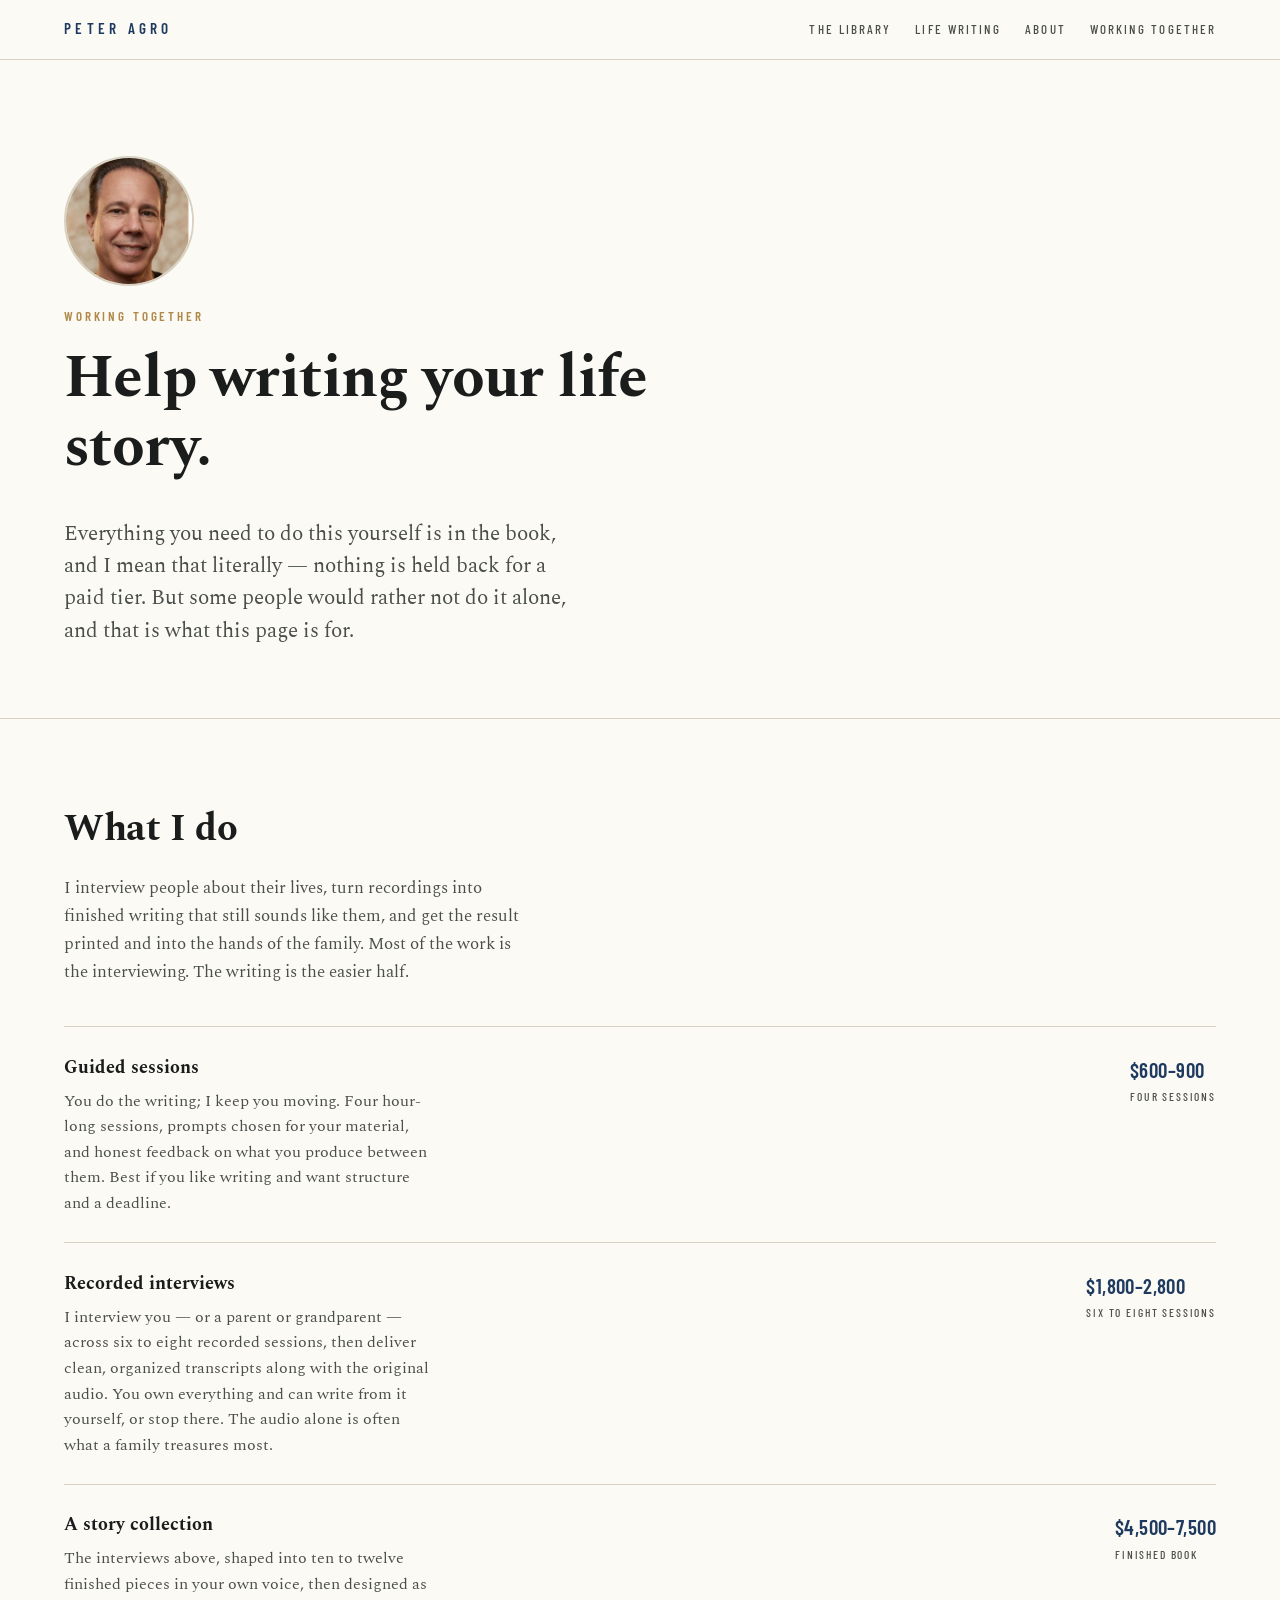
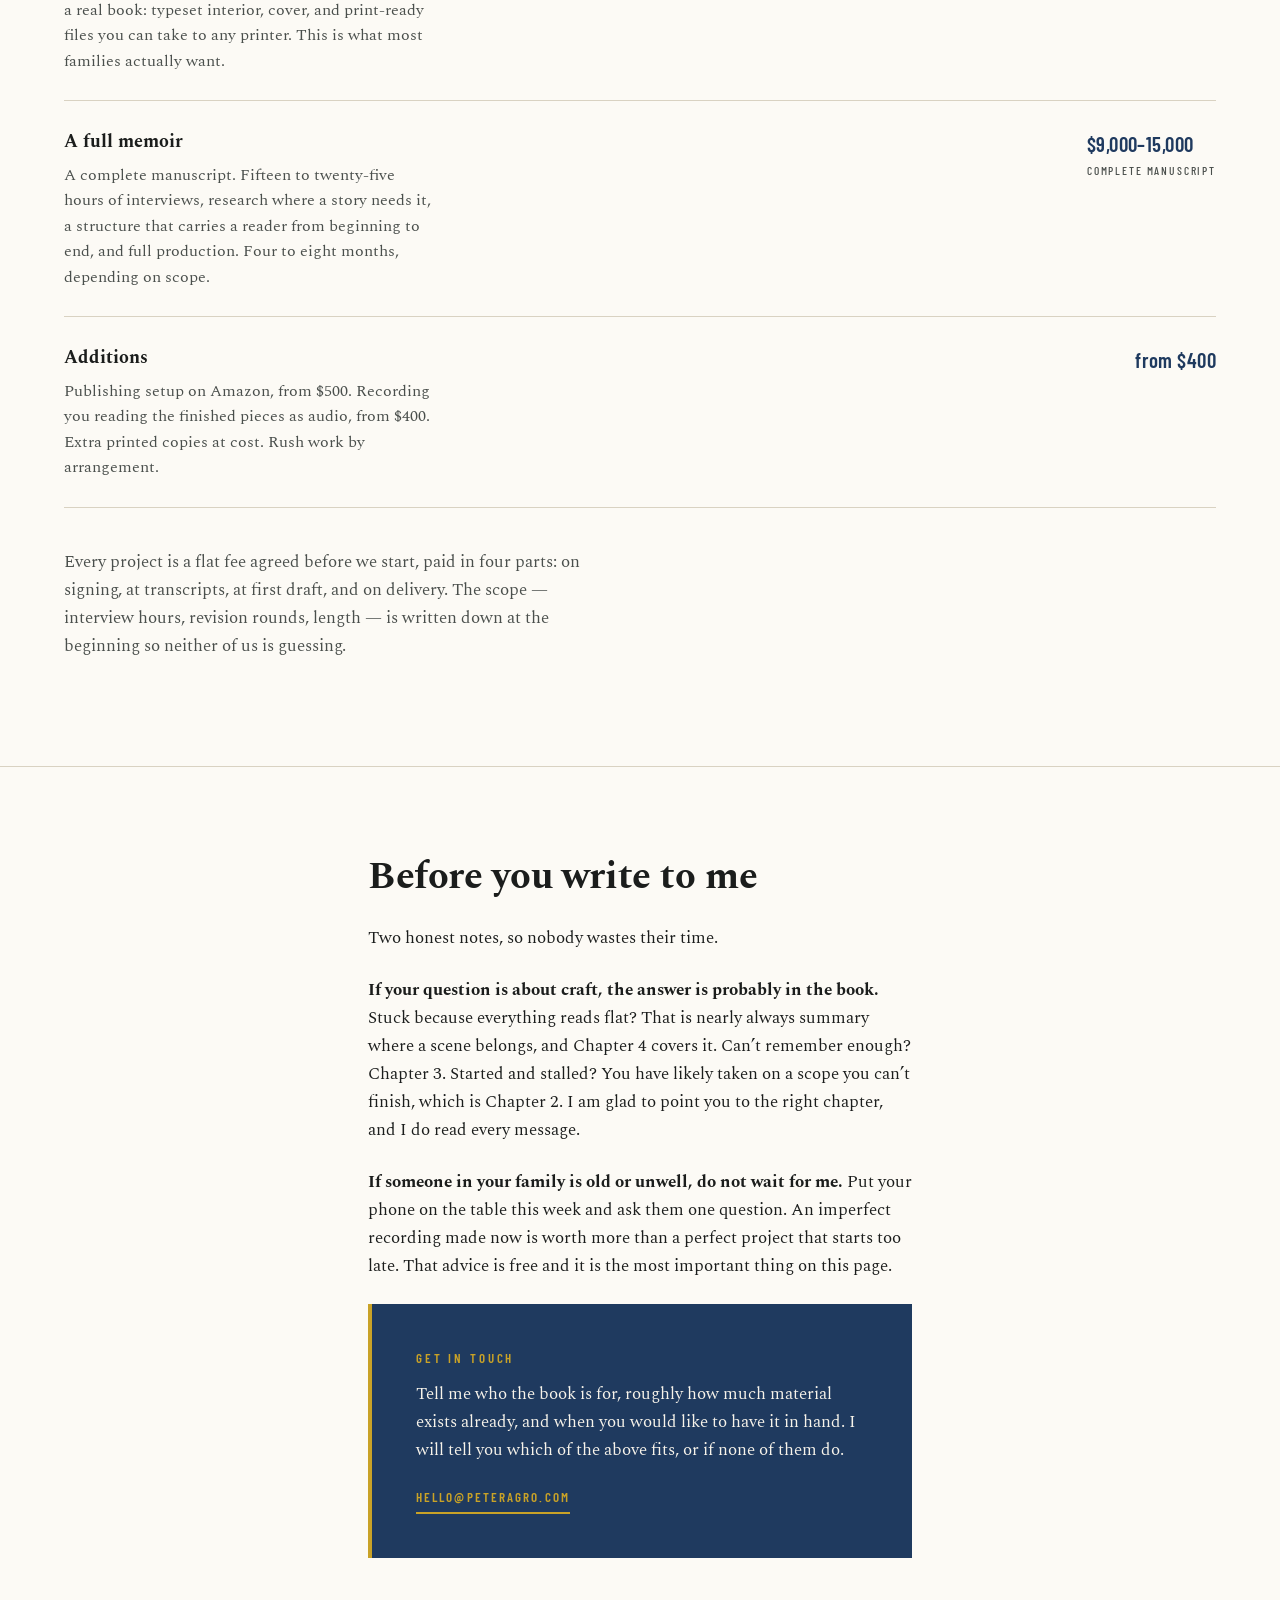
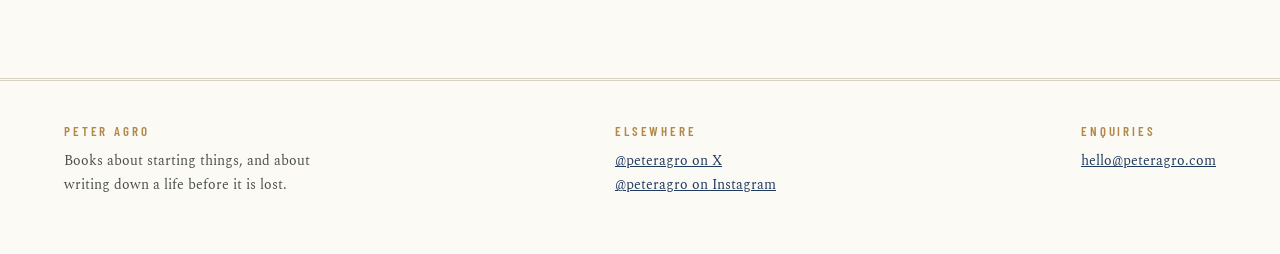
==== services.html @ 4a9439f7 "Add files via upload" ====
<!DOCTYPE html>
<html lang="en">
<head>
<meta charset="utf-8">
<meta name="viewport" content="width=device-width, initial-scale=1">
<title>Working Together — Peter Agro</title>
<meta name="description" content="Help writing your life story or memoir: guided sessions, recorded interviews, a finished story collection, or a full manuscript. Rates published.">
<link rel="preconnect" href="https://fonts.googleapis.com">
<link rel="preconnect" href="https://fonts.gstatic.com" crossorigin>
<link href="https://fonts.googleapis.com/css2?family=Barlow+Condensed:wght@500;600&family=Spectral:ital,wght@0,400;0,600;0,700;1,400&display=swap" rel="stylesheet">
<link rel="stylesheet" href="style.css">
</head>
<body>
<a class="skip" href="#main">Skip to content</a>

<header class="masthead">
  <div class="wrap masthead-in">
    <a class="wordmark" href="index.html">Peter&nbsp;Agro</a>
    <nav class="nav" aria-label="Main">
      <a href="index.html#library">The Library</a>
      <a href="index.html#stories">Life Writing</a>
      <a href="index.html#about">About</a>
      <a href="services.html">Working Together</a>
    </nav>
  </div>
</header>

<main id="main">

  <section class="hero wrap">
    <img class="services-portrait" src="peter.jpg" alt="Peter Agro" width="600" height="600">
    <p class="eyebrow">Working together</p>
    <h1>Help writing your life story.</h1>
    <p class="lede">Everything you need to do this yourself is in the book, and I mean that literally &mdash; nothing is held back for a paid tier. But some people would rather not do it alone, and that is what this page is for.</p>
  </section>

  <section class="section">
    <div class="wrap">
      <div class="section-head narrow">
        <h2>What I do</h2>
        <p>I interview people about their lives, turn recordings into finished writing that still sounds like them, and get the result printed and into the hands of the family. Most of the work is the interviewing. The writing is the easier half.</p>
      </div>

      <div class="rates">
        <div class="rate">
          <div>
            <p class="rate-name">Guided sessions</p>
            <p class="rate-desc">You do the writing; I keep you moving. Four hour-long sessions, prompts chosen for your material, and honest feedback on what you produce between them. Best if you like writing and want structure and a deadline.</p>
          </div>
          <p class="rate-price">$600&ndash;900<small>Four sessions</small></p>
        </div>

        <div class="rate">
          <div>
            <p class="rate-name">Recorded interviews</p>
            <p class="rate-desc">I interview you &mdash; or a parent or grandparent &mdash; across six to eight recorded sessions, then deliver clean, organized transcripts along with the original audio. You own everything and can write from it yourself, or stop there. The audio alone is often what a family treasures most.</p>
          </div>
          <p class="rate-price">$1,800&ndash;2,800<small>Six to eight sessions</small></p>
        </div>

        <div class="rate">
          <div>
            <p class="rate-name">A story collection</p>
            <p class="rate-desc">The interviews above, shaped into ten to twelve finished pieces in your own voice, then designed as a real book: typeset interior, cover, and print-ready files you can take to any printer. This is what most families actually want.</p>
          </div>
          <p class="rate-price">$4,500&ndash;7,500<small>Finished book</small></p>
        </div>

        <div class="rate">
          <div>
            <p class="rate-name">A full memoir</p>
            <p class="rate-desc">A complete manuscript. Fifteen to twenty-five hours of interviews, research where a story needs it, a structure that carries a reader from beginning to end, and full production. Four to eight months, depending on scope.</p>
          </div>
          <p class="rate-price">$9,000&ndash;15,000<small>Complete manuscript</small></p>
        </div>

        <div class="rate">
          <div>
            <p class="rate-name">Additions</p>
            <p class="rate-desc">Publishing setup on Amazon, from $500. Recording you reading the finished pieces as audio, from $400. Extra printed copies at cost. Rush work by arrangement.</p>
          </div>
          <p class="rate-price">from $400</p>
        </div>
      </div>

      <div class="narrow" style="margin-top:2.5rem;">
        <p style="color:var(--ink-soft);">Every project is a flat fee agreed before we start, paid in four parts: on signing, at transcripts, at first draft, and on delivery. The scope &mdash; interview hours, revision rounds, length &mdash; is written down at the beginning so neither of us is guessing.</p>
      </div>
    </div>
  </section>

  <section class="section">
    <div class="wrap narrow stack">
      <h2>Before you write to me</h2>
      <p>Two honest notes, so nobody wastes their time.</p>
      <p><strong>If your question is about craft, the answer is probably in the book.</strong> Stuck because everything reads flat? That is nearly always summary where a scene belongs, and Chapter 4 covers it. Can&rsquo;t remember enough? Chapter 3. Started and stalled? You have likely taken on a scope you can&rsquo;t finish, which is Chapter 2. I am glad to point you to the right chapter, and I do read every message.</p>
      <p><strong>If someone in your family is old or unwell, do not wait for me.</strong> Put your phone on the table this week and ask them one question. An imperfect recording made now is worth more than a perfect project that starts too late. That advice is free and it is the most important thing on this page.</p>

      <div class="callout">
        <p class="eyebrow eyebrow-light">Get in touch</p>
        <p>Tell me who the book is for, roughly how much material exists already, and when you would like to have it in hand. I will tell you which of the above fits, or if none of them do.</p>
        <p style="margin-top:1.2rem;"><a class="link" href="mailto:hello@peteragro.com" style="color:var(--gold); border-bottom-color:var(--gold);">hello@peteragro.com</a></p>
      </div>
    </div>
  </section>

</main>

<footer class="colophon">
  <div class="wrap colophon-grid">
    <div>
      <p class="eyebrow">Peter Agro</p>
      <p style="margin:0;">Books about starting things, and about<br>writing down a life before it is lost.</p>
    </div>
    <div>
      <p class="eyebrow">Elsewhere</p>
      <p style="margin:0;">
        <a href="https://x.com/peteragro" rel="noopener">@peteragro on X</a><br>
        <a href="https://instagram.com/peteragro" rel="noopener">@peteragro on Instagram</a>
      </p>
    </div>
    <div>
      <p class="eyebrow">Enquiries</p>
      <p style="margin:0;"><a href="mailto:hello@peteragro.com">hello@peteragro.com</a></p>
    </div>
  </div>
</footer>

</body>
</html>
---- style.css ----
/* ============================================================
   peteragro.com — a publisher's site
   Palette taken from the books themselves.
   ============================================================ */

:root {
  --navy:       #1F3A5F;
  --navy-deep:  #16293F;
  --gold:       #C9A227;
  --gold-soft:  #B0894A;
  --sage:       #3E5548;
  --ivory:      #F7F3EA;
  --paper:      #FCFAF5;
  --ink:        #1B1D1C;
  --ink-soft:   #4A4F4C;
  --rule:       #D9D2C2;

  --display: "Spectral", Georgia, "Times New Roman", serif;
  --label:   "Barlow Condensed", "Helvetica Neue", Arial, sans-serif;

  --measure: 34rem;
  --gutter: clamp(1.25rem, 4vw, 3rem);
}

*, *::before, *::after { box-sizing: border-box; }

html { -webkit-text-size-adjust: 100%; scroll-behavior: smooth; }
@media (prefers-reduced-motion: reduce) {
  html { scroll-behavior: auto; }
  *, *::before, *::after { animation-duration: .01ms !important; transition-duration: .01ms !important; }
}

body {
  margin: 0;
  background: var(--paper);
  color: var(--ink);
  font-family: var(--display);
  font-size: 1.0625rem;
  line-height: 1.65;
  font-weight: 400;
}

img { max-width: 100%; display: block; }
a { color: inherit; }

.wrap { width: min(72rem, 100% - var(--gutter) * 2); margin-inline: auto; }
.narrow { max-width: var(--measure); }

/* ---------- utility type ---------- */
.eyebrow {
  font-family: var(--label);
  text-transform: uppercase;
  letter-spacing: .22em;
  font-size: .8125rem;
  font-weight: 600;
  color: var(--gold-soft);
  margin: 0 0 1rem;
}
.eyebrow-light { color: var(--gold); }

h1, h2, h3 { font-weight: 700; line-height: 1.15; letter-spacing: -.01em; margin: 0 0 .6em; }
h1 { font-size: clamp(2.25rem, 6vw, 3.75rem); }
h2 { font-size: clamp(1.65rem, 3.4vw, 2.4rem); }
h3 { font-size: 1.2rem; }
p  { margin: 0 0 1.1em; }
.lede { font-size: clamp(1.1rem, 2vw, 1.3rem); color: var(--ink-soft); line-height: 1.55; }

/* ---------- masthead ---------- */
.masthead {
  border-bottom: 1px solid var(--rule);
  background: var(--paper);
  position: sticky; top: 0; z-index: 50;
}
.masthead-in {
  display: flex; align-items: baseline; justify-content: space-between;
  gap: 1rem; padding: 1rem 0;
}
.wordmark {
  font-family: var(--label);
  text-transform: uppercase; letter-spacing: .28em;
  font-weight: 600; font-size: .95rem; text-decoration: none; color: var(--navy);
  white-space: nowrap;
}
.nav { display: flex; gap: 1.5rem; }
.nav a + a { margin-left: 0; }
@supports not (gap: 1rem) { .nav a + a { margin-left: 1.5rem; } }
.nav a {
  font-family: var(--label); text-transform: uppercase; letter-spacing: .16em;
  font-size: .8125rem; font-weight: 500; text-decoration: none; color: var(--ink-soft);
  padding-bottom: 2px; border-bottom: 1px solid transparent;
}
.nav a:hover, .nav a:focus-visible { color: var(--navy); border-bottom-color: var(--gold); }

/* ---------- hero ---------- */
.hero { padding: clamp(3rem, 8vw, 6rem) 0 clamp(2rem, 4vw, 3rem); }
.hero h1 { max-width: 18ch; }
.hero .lede { max-width: 46ch; }

/* ---------- SIGNATURE: the spine shelf ---------- */
.shelf-frame { padding-bottom: clamp(3rem, 7vw, 5.5rem); }
.shelf {
  display: flex; align-items: flex-end; gap: 5px;
  padding: 1.75rem 1.25rem .5rem;
  overflow-x: auto; scrollbar-width: thin;
  border-bottom: 3px solid var(--navy-deep);
}
.spine {
  flex: 0 0 auto;
  width: 46px; height: 250px;
  background: var(--navy);
  border: none; border-radius: 1px 1px 0 0;
  padding: 12px 0 10px;
  display: flex; flex-direction: column; align-items: center; justify-content: space-between;
  cursor: pointer;
  position: relative;
  transition: transform .22s ease, box-shadow .22s ease;
  box-shadow: 1px 0 0 rgba(0,0,0,.25) inset, -1px 0 3px rgba(0,0,0,.12);
}
.spine::before, .spine::after {
  content: ""; position: absolute; left: 6px; right: 6px; height: 1px; background: var(--gold); opacity: .85;
}
.spine::before { top: 8px; }
.spine::after  { bottom: 34px; }
.spine:hover, .spine:focus-visible {
  transform: translateY(-14px);
  box-shadow: 0 10px 18px rgba(22,41,63,.25);
  outline: none;
}
.spine:focus-visible { box-shadow: 0 10px 18px rgba(22,41,63,.25), 0 0 0 3px var(--gold); }
.spine-title {
  -webkit-writing-mode: vertical-rl;
  writing-mode: vertical-rl; text-orientation: mixed;
  font-family: var(--label); text-transform: uppercase;
  letter-spacing: .12em; font-size: .72rem; font-weight: 600;
  color: var(--ivory); margin-top: 6px;
  white-space: nowrap; overflow: hidden;
}
.spine-vol {
  font-family: var(--label); font-size: .72rem; font-weight: 600;
  letter-spacing: .06em; color: var(--gold);
}
.spine--sage { background: var(--sage); }
.spine--sage::before, .spine--sage::after { background: var(--gold-soft); }
.spine--sage .spine-vol { color: var(--gold-soft); }
.shelf-caption {
  font-family: var(--label); text-transform: uppercase; letter-spacing: .18em;
  font-size: .75rem; color: var(--ink-soft); margin-top: .9rem;
}

/* ---------- sections ---------- */
.section { padding: clamp(3rem, 7vw, 5.5rem) 0; border-top: 1px solid var(--rule); }
.section-head { margin-bottom: 2.5rem; }
.section-head p { max-width: 52ch; color: var(--ink-soft); margin-bottom: 0; }

/* ---------- book grid ---------- */
.books { display: grid; gap: 2rem 1.5rem; grid-template-columns: repeat(auto-fill, minmax(160px, 1fr)); }
.book { scroll-margin-top: 5rem; }
.book a { text-decoration: none; display: block; }
.book img {
  width: 100%; border: 1px solid var(--rule);
  box-shadow: 0 2px 10px rgba(27,29,28,.10);
  transition: transform .22s ease, box-shadow .22s ease;
}
.book a:hover img, .book a:focus-visible img {
  transform: translateY(-4px); box-shadow: 0 10px 22px rgba(27,29,28,.18);
}
.book-vol {
  font-family: var(--label); text-transform: uppercase; letter-spacing: .18em;
  font-size: .7rem; font-weight: 600; color: var(--gold-soft); margin: .8rem 0 .2rem;
}
.book-title { font-size: .98rem; font-weight: 600; line-height: 1.3; margin: 0; color: var(--ink); }
.book-note { font-size: .85rem; color: var(--ink-soft); margin: .25rem 0 0; line-height: 1.4; }

/* ---------- rates ---------- */
.rates { border-top: 1px solid var(--rule); margin-top: 2rem; }
.rate {
  display: grid; grid-template-columns: 1fr auto; gap: .5rem 2rem;
  padding: 1.6rem 0; border-bottom: 1px solid var(--rule); align-items: start;
}
.rate-name { font-size: 1.15rem; font-weight: 700; margin: 0 0 .35rem; }
.rate-desc { margin: 0; color: var(--ink-soft); font-size: .97rem; max-width: 46ch; }
.rate-price {
  font-family: var(--label); font-size: 1.3rem; font-weight: 600;
  color: var(--navy); white-space: nowrap; letter-spacing: .02em;
}
.rate-price small { display: block; font-size: .72rem; letter-spacing: .16em; text-transform: uppercase; color: var(--ink-soft); font-weight: 500; }
@media (max-width: 34rem) {
  .rate { grid-template-columns: 1fr; }
  .rate-price { text-align: left; }
}

/* ---------- callout ---------- */
.callout {
  background: var(--navy); color: var(--ivory);
  padding: clamp(1.75rem, 4vw, 2.75rem);
  border-left: 4px solid var(--gold);
}
.callout p { margin-bottom: .8em; }
.callout p:last-child { margin-bottom: 0; }
.callout a { color: var(--gold); }
.callout--sage { background: var(--sage); border-left-color: var(--gold-soft); }
.callout--sage a { color: #E8D9B8; }

/* ---------- links & buttons ---------- */
.link {
  font-family: var(--label); text-transform: uppercase; letter-spacing: .16em;
  font-size: .82rem; font-weight: 600; text-decoration: none;
  border-bottom: 2px solid var(--gold); padding-bottom: 3px; color: var(--navy);
  display: inline-block;
}
.link:hover, .link:focus-visible { color: var(--gold-soft); }
.btn {
  display: inline-block; background: var(--navy); color: var(--ivory);
  font-family: var(--label); text-transform: uppercase; letter-spacing: .16em;
  font-size: .85rem; font-weight: 600; text-decoration: none;
  padding: .85rem 1.6rem; border: 1px solid var(--navy);
  transition: background .18s ease, color .18s ease;
}
.btn:hover, .btn:focus-visible { background: var(--gold); border-color: var(--gold); color: var(--navy-deep); }

/* ---------- colophon ---------- */
.colophon {
  border-top: 3px double var(--rule); margin-top: 2rem;
  padding: 2.5rem 0 3.5rem; color: var(--ink-soft); font-size: .9rem;
}
.colophon-grid { display: flex; flex-wrap: wrap; gap: 1.5rem 3rem; justify-content: space-between; align-items: baseline; }
.colophon a { color: var(--navy); }
.colophon .eyebrow { margin-bottom: .5rem; }

/* ---------- misc ---------- */
.skip {
  position: absolute; left: -9999px;
  background: var(--navy); color: var(--ivory); padding: .75rem 1rem; z-index: 100;
}
.skip:focus { left: 1rem; top: .5rem; }
.stack > * + * { margin-top: 1.5rem; }


/* ---------- featured book layout ---------- */
.books--feature {
  grid-template-columns: minmax(150px, 210px) minmax(0, 1fr);
  gap: 2.5rem;
  align-items: start;
}
@media (max-width: 44rem) {
  .books--feature { grid-template-columns: 1fr; gap: 1.75rem; }
  .books--feature .book { max-width: 210px; }
}

/* ---------- shelf scroll hint on small screens ---------- */
@media (max-width: 40rem) {
  .shelf { padding-inline: .25rem; }
  .shelf-caption::after { content: " \2192"; }
}


/* ---------- The Trilogy: warm charcoal + brass ---------- */
.trilogy { display: grid; gap: 1.25rem; grid-template-columns: repeat(auto-fit, minmax(230px, 1fr)); margin-top: 2.5rem; }
.tri-card {
  background: #2E2A26; color: var(--ivory);
  padding: 1.75rem 1.5rem 1.5rem;
  border-top: 3px solid var(--gold-soft);
  display: flex; flex-direction: column;
  min-height: 15rem;
}
.tri-domain {
  font-family: var(--label); text-transform: uppercase; letter-spacing: .28em;
  font-size: .75rem; font-weight: 600; color: var(--gold-soft); margin: 0 0 1.25rem;
}
.tri-book { font-family: var(--label); text-transform: uppercase; letter-spacing: .14em;
  font-size: .68rem; color: rgba(247,243,234,.55); margin: 0 0 .4rem; }
.tri-title { font-size: 1.35rem; font-weight: 700; line-height: 1.2; margin: 0 0 .7rem; }
.tri-desc { font-size: .93rem; line-height: 1.55; color: rgba(247,243,234,.82); margin: 0 0 1.25rem; }
.tri-link {
  margin-top: auto; font-family: var(--label); text-transform: uppercase;
  letter-spacing: .16em; font-size: .78rem; font-weight: 600;
  color: var(--gold); text-decoration: none;
  border-bottom: 1px solid rgba(201,162,39,.45); padding-bottom: 2px; align-self: flex-start;
}
.tri-link:hover, .tri-link:focus-visible { border-bottom-color: var(--gold); }
.tri-langs {
  font-family: var(--label); text-transform: uppercase; letter-spacing: .18em;
  font-size: .75rem; color: var(--ink-soft); margin-top: 1.75rem;
}

/* ---------- author note ---------- */
.author-note {
  border-left: 3px solid var(--gold-soft);
  padding-left: clamp(1.25rem, 3vw, 2rem);
  max-width: 46rem;
}
.author-note .pull {
  font-size: clamp(1.2rem, 2.4vw, 1.5rem); line-height: 1.45; font-weight: 600;
  color: var(--navy-deep); margin-bottom: 1.2rem;
}

/* ---------- forthcoming ---------- */
.forthcoming {
  border: 1px solid var(--rule); padding: clamp(1.5rem, 3vw, 2.25rem);
  background: #F4F1EA;
}
.tag {
  display: inline-block; font-family: var(--label); text-transform: uppercase;
  letter-spacing: .18em; font-size: .7rem; font-weight: 600;
  color: var(--ink-soft); border: 1px solid var(--rule); padding: .25rem .6rem; margin-left: .6rem;
  vertical-align: middle;
}
.spine--ink { background: #2E2A26; }
.spine--ink::before, .spine--ink::after { background: var(--gold-soft); }
.spine--ink .spine-vol { color: var(--gold-soft); }
.spine--void { background: #191B22; }
.spine--void::before, .spine--void::after { background: #9AAFC7; }
.spine--void .spine-vol { color: #9AAFC7; }


/* ---------- Fiction: full-bleed dark band ---------- */
.void {
  background: #191B22; color: #E6E9EF;
  border-top: none;
  padding: clamp(3.5rem, 8vw, 6rem) 0;
}
.void h2 { color: #FFFFFF; }
.void .eyebrow { color: #9AAFC7; }
.void .section-head p { color: rgba(230,233,239,.72); }
.void-hook {
  font-size: clamp(1.25rem, 2.8vw, 1.7rem); line-height: 1.4; font-weight: 600;
  color: #FFFFFF; max-width: 30ch; margin: 0 0 1.6rem;
}
.void-body { max-width: 58ch; color: rgba(230,233,239,.78); }
.void-body strong { color: #FFFFFF; font-weight: 600; }
.void-close {
  font-style: italic; font-size: 1.15rem; color: #9AAFC7;
  border-left: 2px solid #9AAFC7; padding-left: 1.1rem; margin: 2rem 0 0; max-width: 46ch;
}
.void-books {
  display: grid; gap: 1px; grid-template-columns: repeat(auto-fit, minmax(220px, 1fr));
  margin-top: 3rem; background: rgba(154,175,199,.22);
  border: 1px solid rgba(154,175,199,.22);
}
.void-book { background: #191B22; padding: 1.6rem 1.4rem; display: flex; flex-direction: column; }
.void-scope {
  font-family: var(--label); text-transform: uppercase; letter-spacing: .2em;
  font-size: .7rem; font-weight: 600; color: #9AAFC7; margin: 0 0 1.1rem;
}
.void-num { font-family: var(--label); text-transform: uppercase; letter-spacing: .14em;
  font-size: .68rem; color: rgba(230,233,239,.45); margin: 0 0 .35rem; }
.void-title { font-size: 1.25rem; font-weight: 700; color: #FFFFFF; margin: 0 0 .9rem; line-height: 1.2; }
.void-status {
  margin-top: auto; font-family: var(--label); text-transform: uppercase;
  letter-spacing: .16em; font-size: .72rem; font-weight: 600;
}
.void-status--out { color: #9AAFC7; }
.void-status--soon { color: rgba(230,233,239,.4); }
.void-link { color: #9AAFC7; text-decoration: none; border-bottom: 1px solid rgba(154,175,199,.45); padding-bottom: 2px; }
.void-link:hover, .void-link:focus-visible { border-bottom-color: #9AAFC7; color: #FFFFFF; }

/* forthcoming spines: outlined rather than solid */
.spine--ghost { background: transparent; border: 1px dashed rgba(25,27,34,.4); box-shadow: none; }
.spine--ghost .spine-title { color: rgba(25,27,34,.5); }
.spine--ghost .spine-vol { color: rgba(25,27,34,.4); }
.spine--ghost::before, .spine--ghost::after { background: rgba(25,27,34,.25); }
.spine--ghost:hover, .spine--ghost:focus-visible { transform: translateY(-8px); box-shadow: none; }


/* ---------- The Bet: oxblood case-study band ---------- */
.bet { background: #5E2230; color: #F4E9E4; border-top: none; padding: clamp(3.5rem, 8vw, 5.5rem) 0; }
.bet h2 { color: #FFFFFF; }
.bet .eyebrow { color: #E0B36A; }
.bet-hook {
  font-size: clamp(1.15rem, 2.5vw, 1.5rem); line-height: 1.45; font-weight: 600;
  color: #FFFFFF; max-width: 40ch; margin: 0 0 1.5rem;
}
.bet-body { max-width: 56ch; color: rgba(244,233,228,.82); }
.bet-body em { color: #E0B36A; font-style: italic; }
.bet-decisions {
  columns: 2; column-gap: 2.5rem; margin: 2.5rem 0 0; padding: 0; list-style: none;
  max-width: 52rem;
}
.bet-decisions li {
  break-inside: avoid; margin: 0 0 .9rem; padding-left: 1.4rem; position: relative;
  font-size: .95rem; line-height: 1.5; color: rgba(244,233,228,.9);
}
.bet-decisions li::before {
  content: "\2014"; position: absolute; left: 0; color: #E0B36A;
}
@media (max-width: 42rem) { .bet-decisions { columns: 1; } }
.bet-close {
  font-size: 1.15rem; font-weight: 600; color: #FFFFFF;
  border-left: 2px solid #E0B36A; padding-left: 1.1rem; margin: 2.5rem 0 0; max-width: 44ch;
}
.bet-link {
  display: inline-block; margin-top: 2rem;
  font-family: var(--label); text-transform: uppercase; letter-spacing: .16em;
  font-size: .82rem; font-weight: 600; color: #E0B36A; text-decoration: none;
  border-bottom: 2px solid rgba(224,179,106,.5); padding-bottom: 3px;
}
.bet-link:hover, .bet-link:focus-visible { border-bottom-color: #E0B36A; color: #FFFFFF; }
.spine--bet { background: #5E2230; }
.spine--bet::before, .spine--bet::after { background: #E0B36A; }
.spine--bet .spine-vol { color: #E0B36A; }


/* ---------- covers inside the trilogy cards ---------- */
.tri-cover { width: 100%; border: 1px solid rgba(176,137,74,.35); margin-bottom: 1.25rem; }
.tri-card--img { padding-top: 1.25rem; }

/* ---------- covers inside the fiction band ---------- */
.void-cover {
  width: 100%; border: 1px solid rgba(154,175,199,.25); margin-bottom: 1.25rem;
  transition: transform .22s ease;
}
.void-book a:hover .void-cover, .void-book a:focus-visible .void-cover { transform: translateY(-4px); }
.void-book-link { text-decoration: none; color: inherit; display: block; }


/* ---------- about / author ---------- */
.about { display: grid; grid-template-columns: minmax(150px, 220px) minmax(0, 1fr); gap: clamp(1.75rem, 4vw, 3rem); align-items: start; }
.about-photo { width: 100%; border: 1px solid var(--rule); box-shadow: 0 3px 14px rgba(27,29,28,.12); }
.about .pull {
  font-size: clamp(1.25rem, 2.6vw, 1.6rem); line-height: 1.4; font-weight: 600;
  color: var(--navy-deep); margin: 0 0 1.2rem;
}
@media (max-width: 40rem) {
  .about { grid-template-columns: 1fr; }
  .about-photo { max-width: 190px; }
}
.bet-cover { width: 100%; max-width: 230px; border: 1px solid rgba(224,179,106,.3); margin-bottom: 1.75rem; }
.bet-grid { display: grid; grid-template-columns: minmax(150px, 230px) minmax(0, 1fr); gap: clamp(1.75rem, 4vw, 3rem); align-items: start; }
@media (max-width: 44rem) { .bet-grid { grid-template-columns: 1fr; } }
.services-portrait { width: 130px; height: 130px; border-radius: 50%; object-fit: cover; object-position: top; border: 2px solid var(--rule); margin-bottom: 1.25rem; }
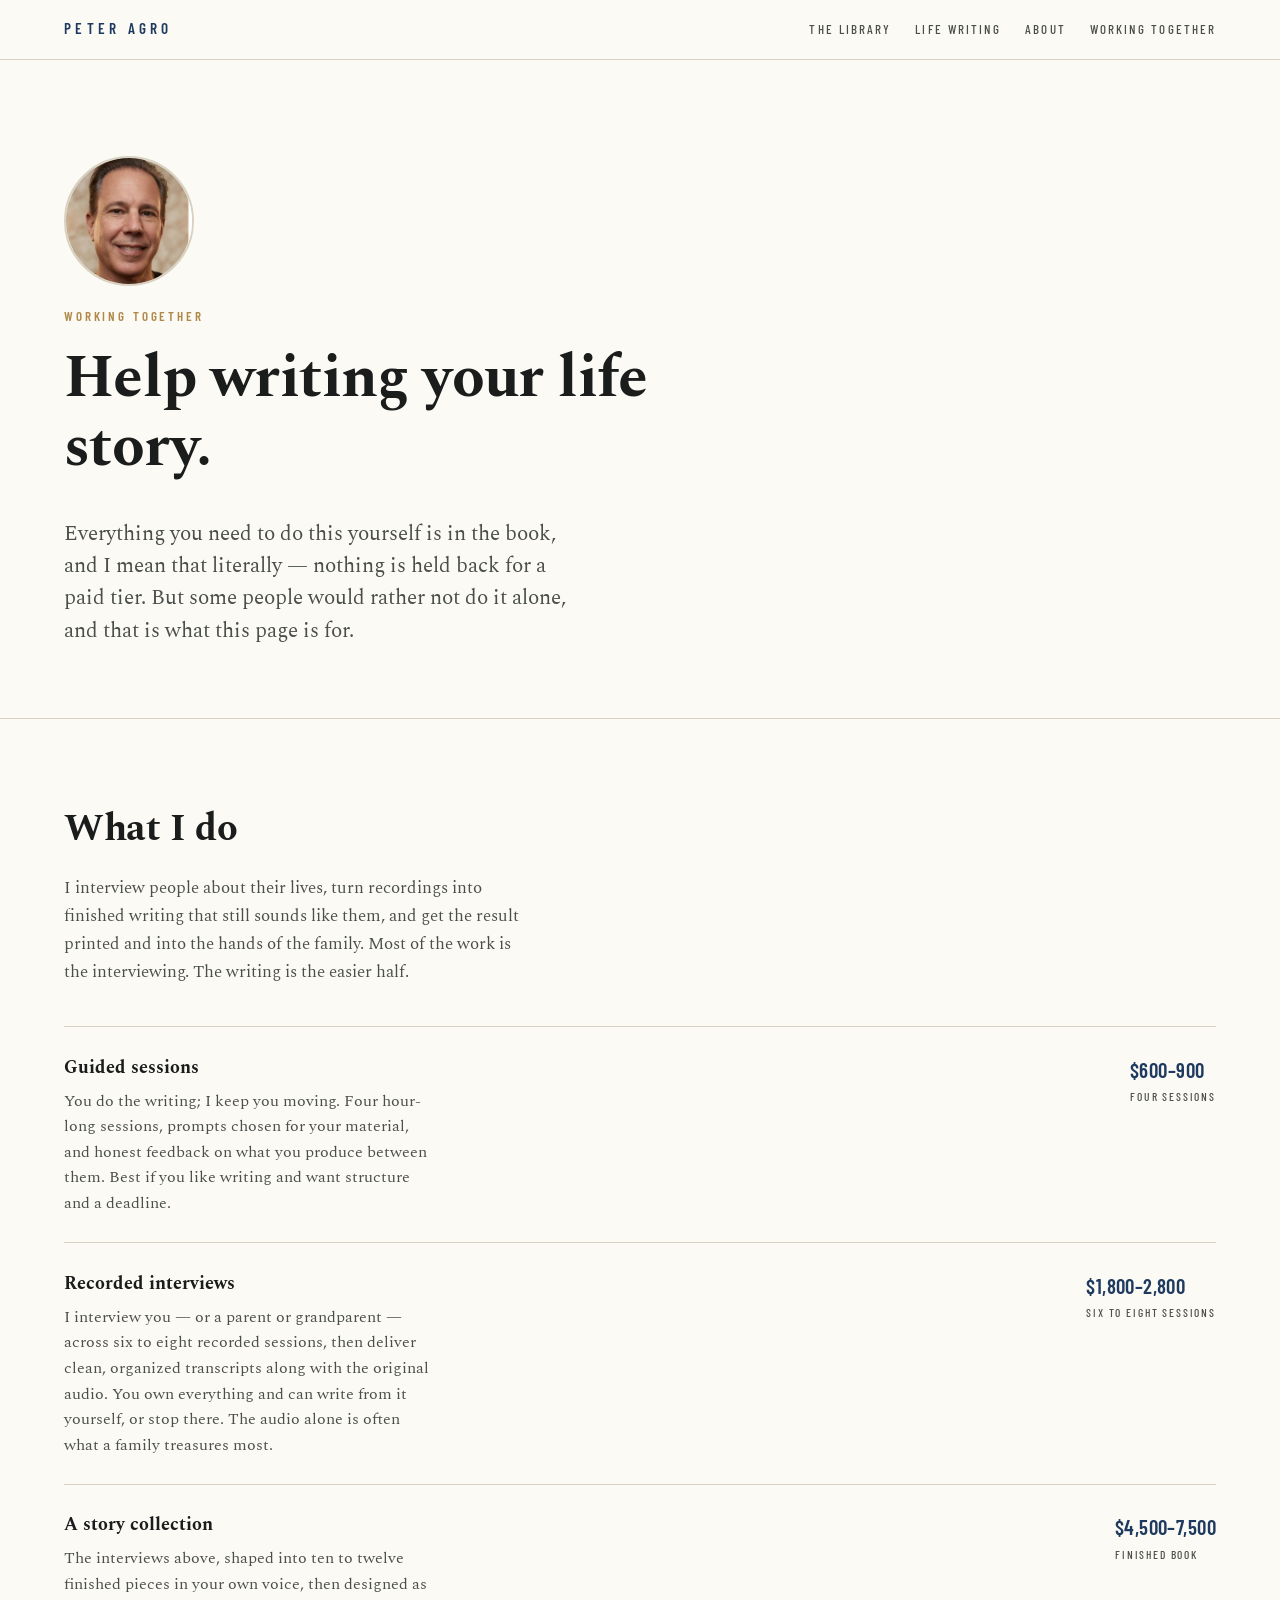
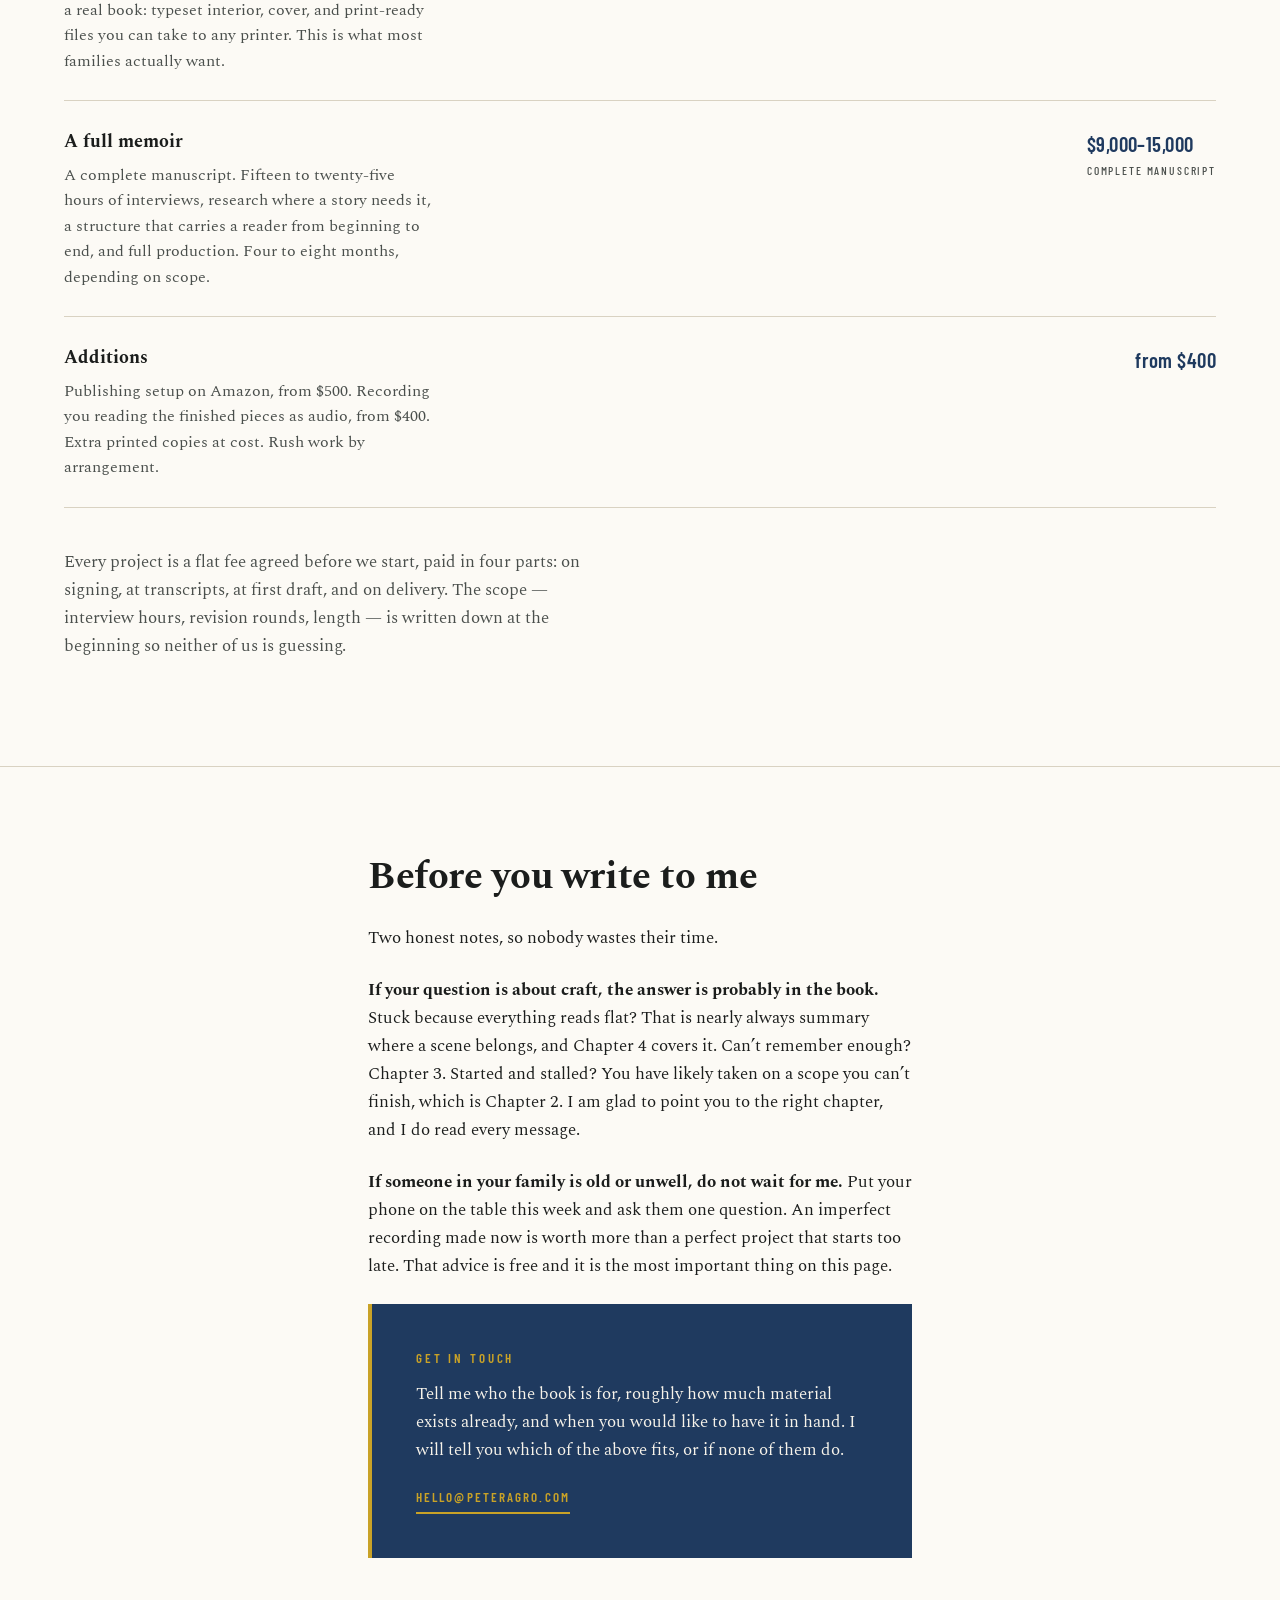
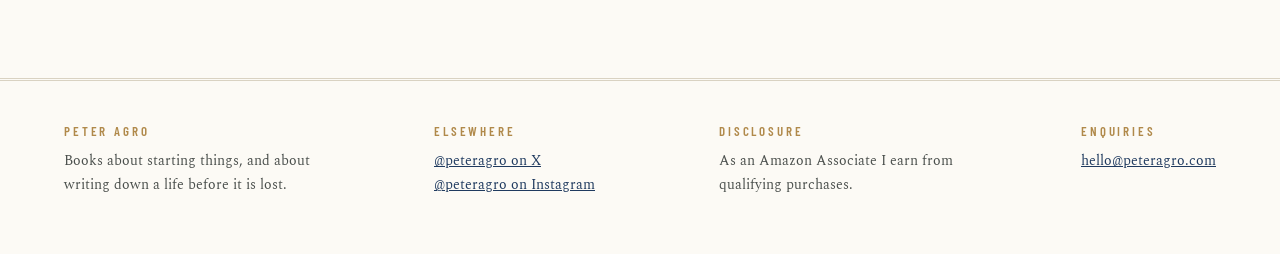
==== commit c1eb7c06: "Add files via upload" ====
--- a/services.html
+++ b/services.html
@@ -120,6 +120,10 @@
       </p>
     </div>
     <div>
+      <p class="eyebrow">Disclosure</p>
+      <p style="margin:0; max-width:34ch;">As an Amazon Associate I earn from qualifying purchases.</p>
+    </div>
+    <div>
       <p class="eyebrow">Enquiries</p>
       <p style="margin:0;"><a href="mailto:hello@peteragro.com">hello@peteragro.com</a></p>
     </div>
--- a/style.css
+++ b/style.css
@@ -157,7 +157,7 @@
 .book { scroll-margin-top: 5rem; }
 .book a { text-decoration: none; display: block; }
 .book img {
-  width: 100%; border: 1px solid var(--rule);
+  width: 100%; height: auto; border: 1px solid var(--rule);
   box-shadow: 0 2px 10px rgba(27,29,28,.10);
   transition: transform .22s ease, box-shadow .22s ease;
 }
@@ -401,12 +401,12 @@
 
 
 /* ---------- covers inside the trilogy cards ---------- */
-.tri-cover { width: 100%; border: 1px solid rgba(176,137,74,.35); margin-bottom: 1.25rem; }
+.tri-cover { width: 100%; height: auto; border: 1px solid rgba(176,137,74,.35); margin-bottom: 1.25rem; }
 .tri-card--img { padding-top: 1.25rem; }
 
 /* ---------- covers inside the fiction band ---------- */
 .void-cover {
-  width: 100%; border: 1px solid rgba(154,175,199,.25); margin-bottom: 1.25rem;
+  width: 100%; height: auto; border: 1px solid rgba(154,175,199,.25); margin-bottom: 1.25rem;
   transition: transform .22s ease;
 }
 .void-book a:hover .void-cover, .void-book a:focus-visible .void-cover { transform: translateY(-4px); }
@@ -415,7 +415,7 @@
 
 /* ---------- about / author ---------- */
 .about { display: grid; grid-template-columns: minmax(150px, 220px) minmax(0, 1fr); gap: clamp(1.75rem, 4vw, 3rem); align-items: start; }
-.about-photo { width: 100%; border: 1px solid var(--rule); box-shadow: 0 3px 14px rgba(27,29,28,.12); }
+.about-photo { width: 100%; height: auto; border: 1px solid var(--rule); box-shadow: 0 3px 14px rgba(27,29,28,.12); }
 .about .pull {
   font-size: clamp(1.25rem, 2.6vw, 1.6rem); line-height: 1.4; font-weight: 600;
   color: var(--navy-deep); margin: 0 0 1.2rem;
@@ -424,7 +424,64 @@
   .about { grid-template-columns: 1fr; }
   .about-photo { max-width: 190px; }
 }
-.bet-cover { width: 100%; max-width: 230px; border: 1px solid rgba(224,179,106,.3); margin-bottom: 1.75rem; }
+.bet-cover { width: 100%; height: auto; max-width: 230px; border: 1px solid rgba(224,179,106,.3); margin-bottom: 1.75rem; }
 .bet-grid { display: grid; grid-template-columns: minmax(150px, 230px) minmax(0, 1fr); gap: clamp(1.75rem, 4vw, 3rem); align-items: start; }
 @media (max-width: 44rem) { .bet-grid { grid-template-columns: 1fr; } }
 .services-portrait { width: 130px; height: 130px; border-radius: 50%; object-fit: cover; object-position: top; border: 2px solid var(--rule); margin-bottom: 1.25rem; }
+
+
+/* ---------- promo card that fills the last grid row ---------- */
+.promo {
+  background: var(--navy); color: var(--ivory);
+  border-top: 3px solid var(--gold);
+  padding: 1.4rem 1.25rem 1.25rem;
+  display: flex; flex-direction: column;
+  min-height: 0;
+  text-decoration: none;
+  transition: transform .22s ease, box-shadow .22s ease;
+}
+.promo:hover, .promo:focus-visible {
+  transform: translateY(-4px); box-shadow: 0 10px 22px rgba(27,29,28,.20); outline: none;
+}
+.promo-eyebrow {
+  font-family: var(--label); text-transform: uppercase; letter-spacing: .2em;
+  font-size: .68rem; font-weight: 600; color: var(--gold); margin: 0 0 .9rem;
+}
+.promo-title { font-size: 1.05rem; font-weight: 700; line-height: 1.25; margin: 0 0 .55rem; color: #FFF; }
+.promo-text { font-size: .85rem; line-height: 1.5; color: rgba(247,243,234,.82); margin: 0 0 1.1rem; }
+.promo-cta {
+  margin-top: auto; font-family: var(--label); text-transform: uppercase;
+  letter-spacing: .16em; font-size: .74rem; font-weight: 600; color: var(--gold);
+  border-bottom: 1px solid rgba(201,162,39,.5); padding-bottom: 2px; align-self: flex-start;
+}
+.promo--sage { background: var(--sage); border-top-color: var(--gold-soft); }
+.promo--sage .promo-eyebrow, .promo--sage .promo-cta { color: #E8D9B8; }
+.promo--sage .promo-cta { border-bottom-color: rgba(232,217,184,.5); }
+
+
+/* ---------- mailing list ---------- */
+.list-block { background: var(--navy); color: var(--ivory); padding: clamp(2rem, 5vw, 3rem); }
+.list-block h2 { color: #FFF; margin-bottom: .6rem; }
+.list-block .eyebrow { color: var(--gold); }
+.list-block p { color: rgba(247,243,234,.85); max-width: 46ch; }
+.list-embed { margin-top: 1.75rem; }
+.list-embed input[type="email"] {
+  font-family: var(--display); font-size: 1rem; padding: .8rem 1rem;
+  border: 1px solid rgba(247,243,234,.35); background: rgba(255,255,255,.06);
+  color: var(--ivory); width: min(22rem, 100%); margin-right: .5rem;
+}
+.list-embed input[type="email"]::placeholder { color: rgba(247,243,234,.5); }
+.list-note { font-size: .82rem; color: rgba(247,243,234,.6); margin-top: 1rem; }
+
+
+/* ---------- free reader magnet card in the fiction band ---------- */
+.void-book--free {
+  background: rgba(154,175,199,.07);
+  border-left: 3px solid #9AAFC7;
+}
+.void-free-tag {
+  display: inline-block; font-family: var(--label); text-transform: uppercase;
+  letter-spacing: .2em; font-size: .66rem; font-weight: 600; color: #191B22;
+  background: #9AAFC7; padding: .22rem .55rem; margin-bottom: 1rem;
+}
+.void-free-text { font-size: .9rem; line-height: 1.5; color: rgba(230,233,239,.78); margin: 0 0 1.2rem; }
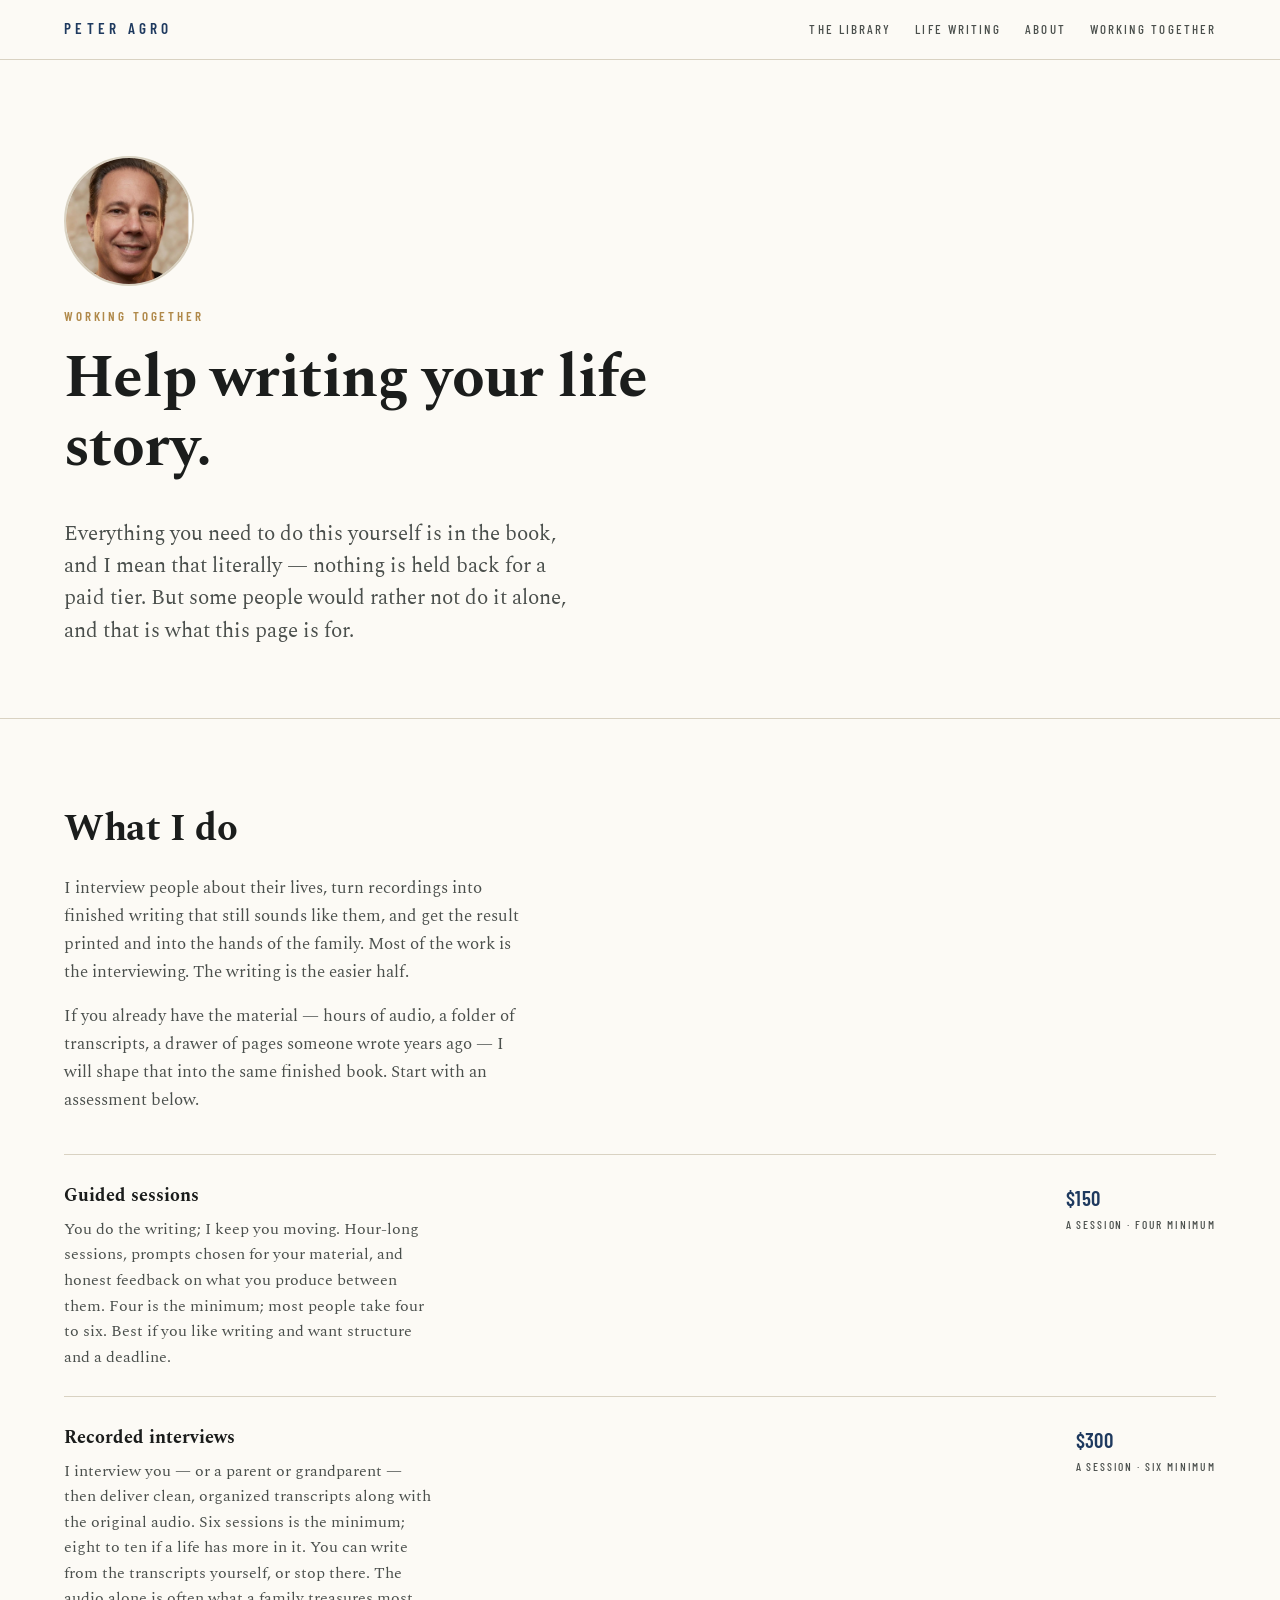
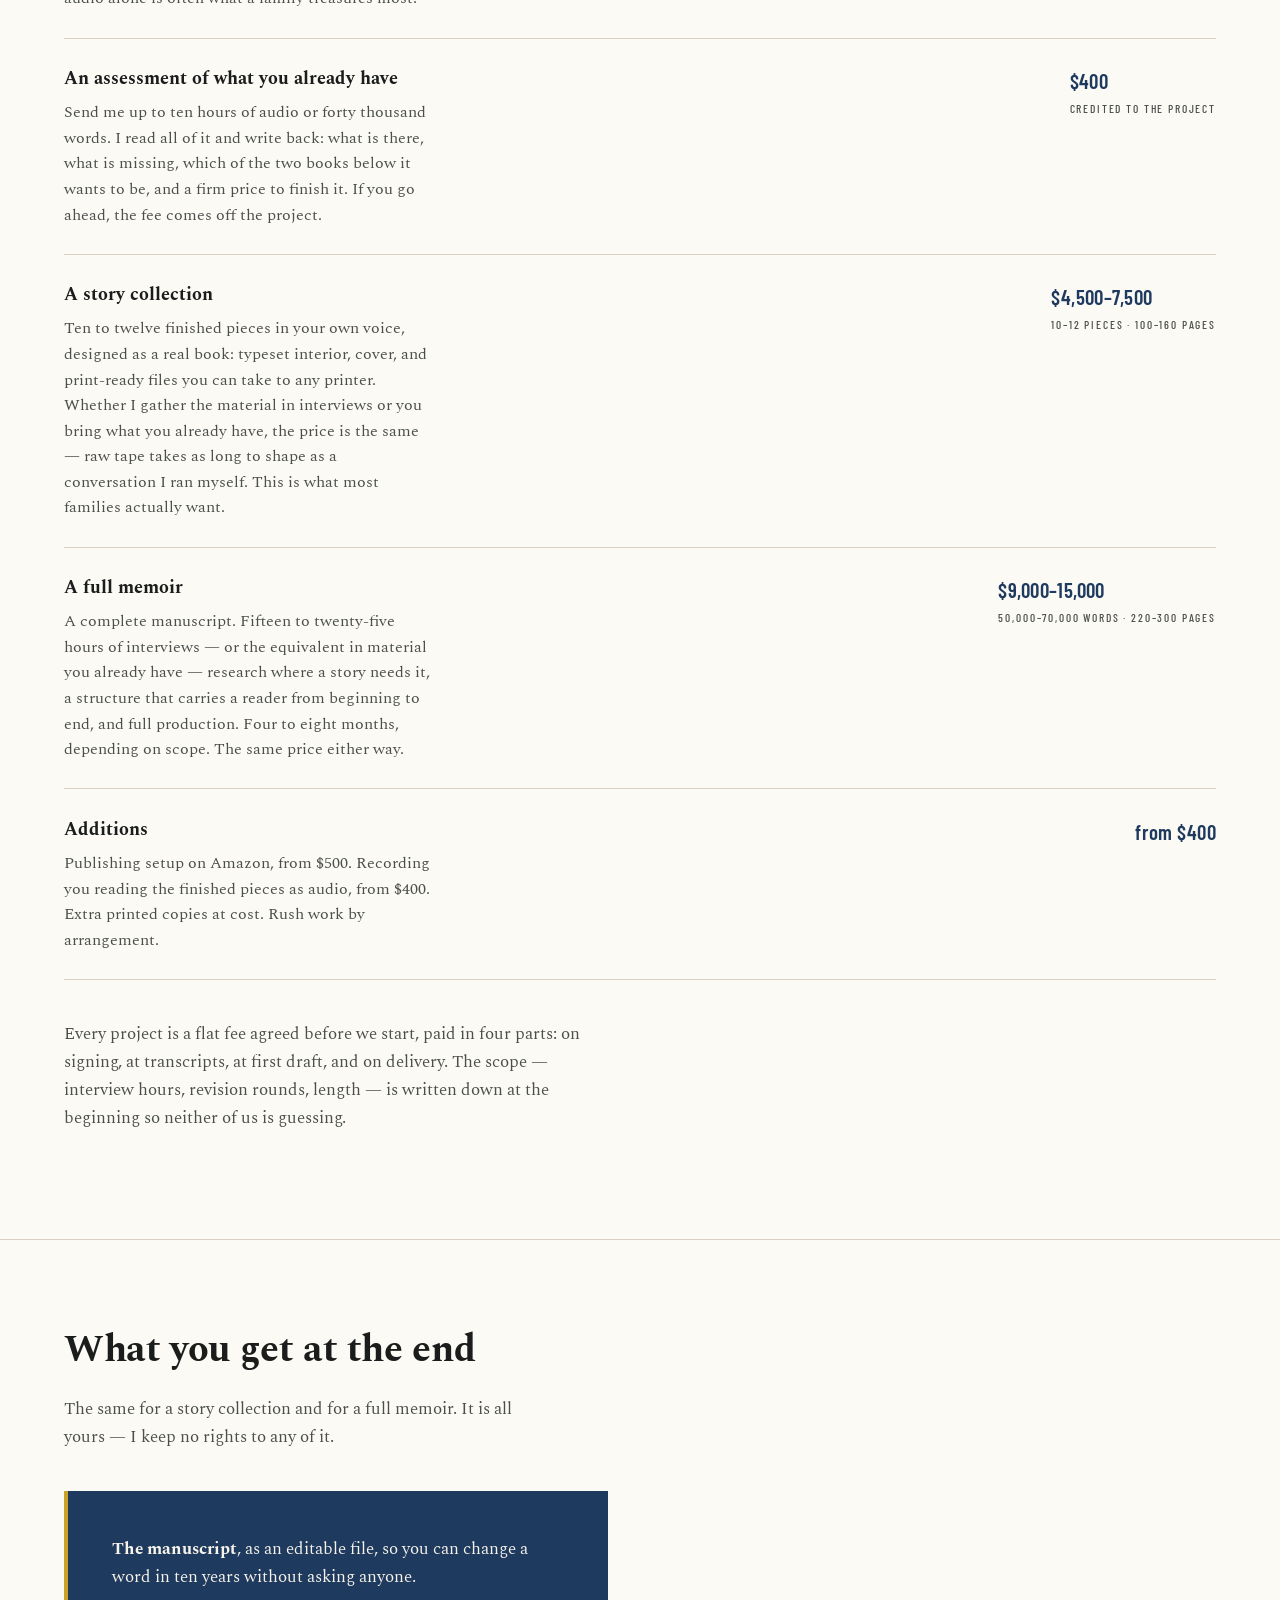
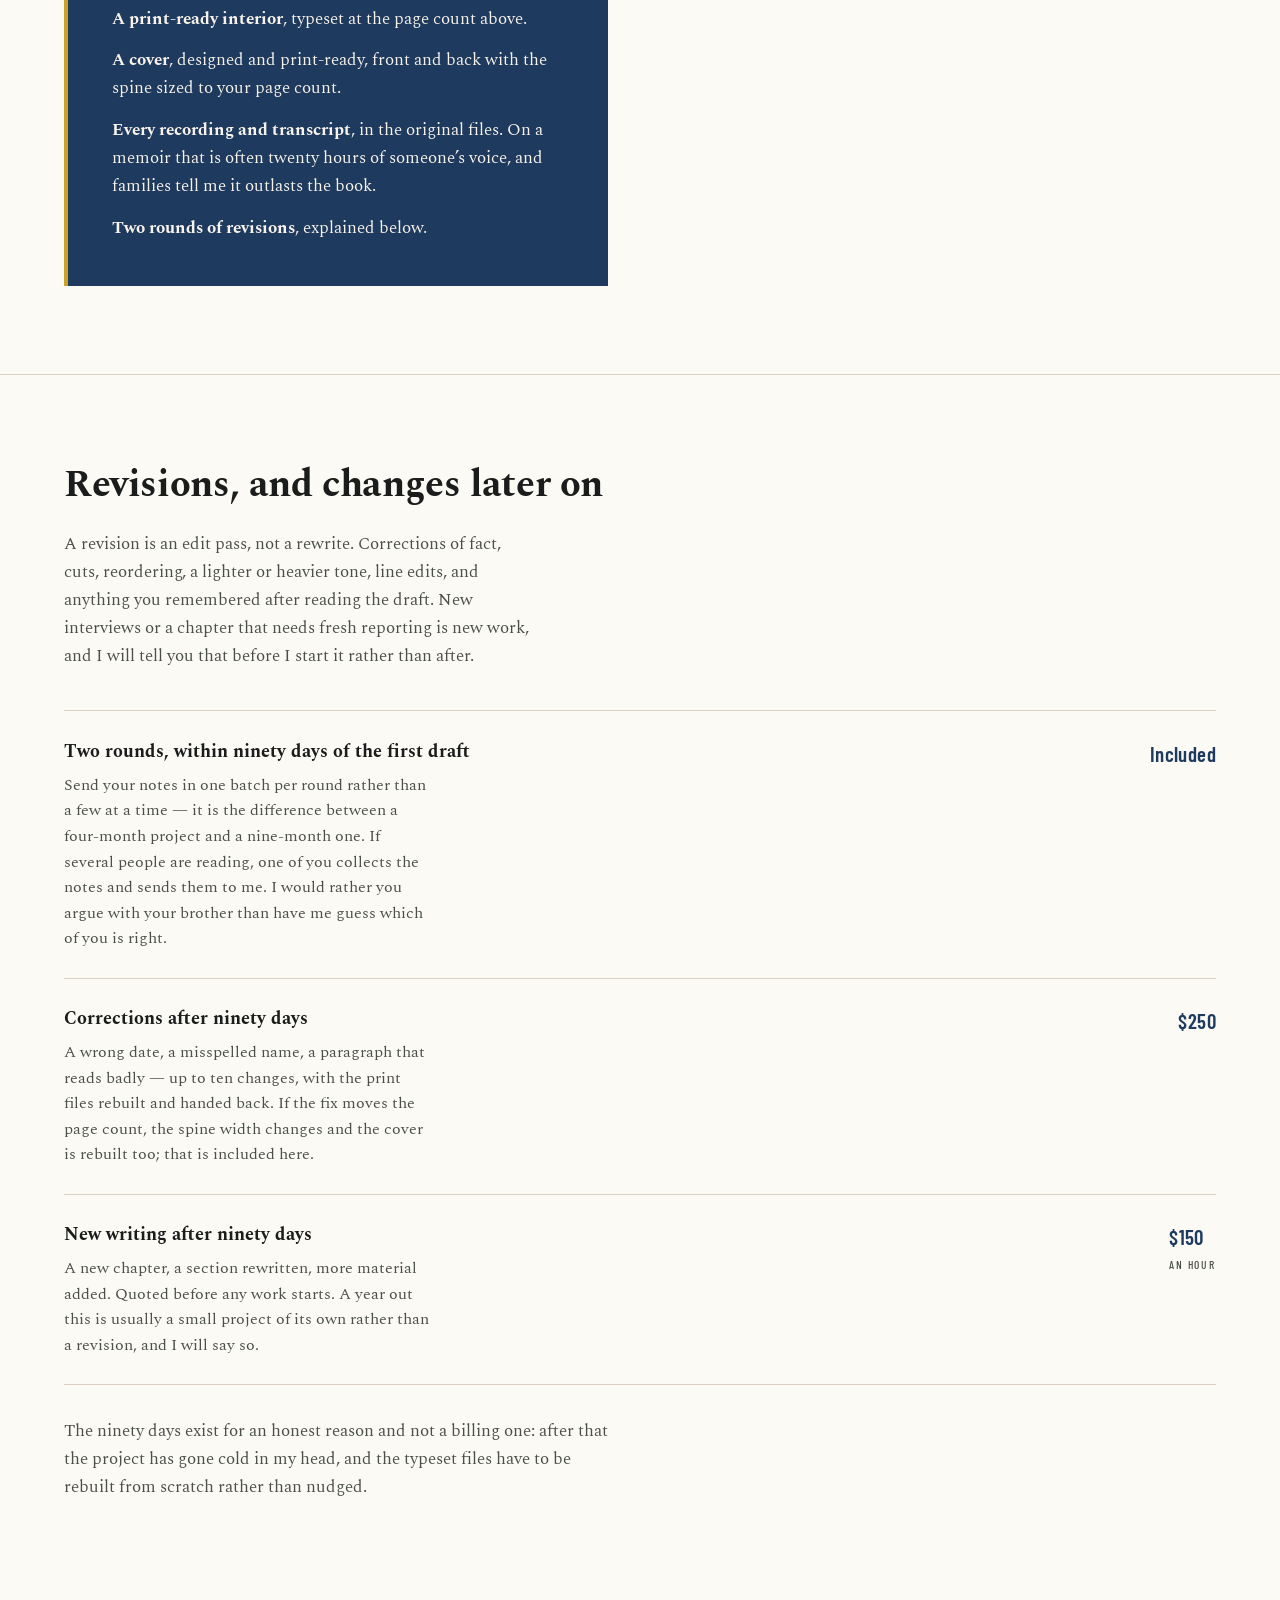
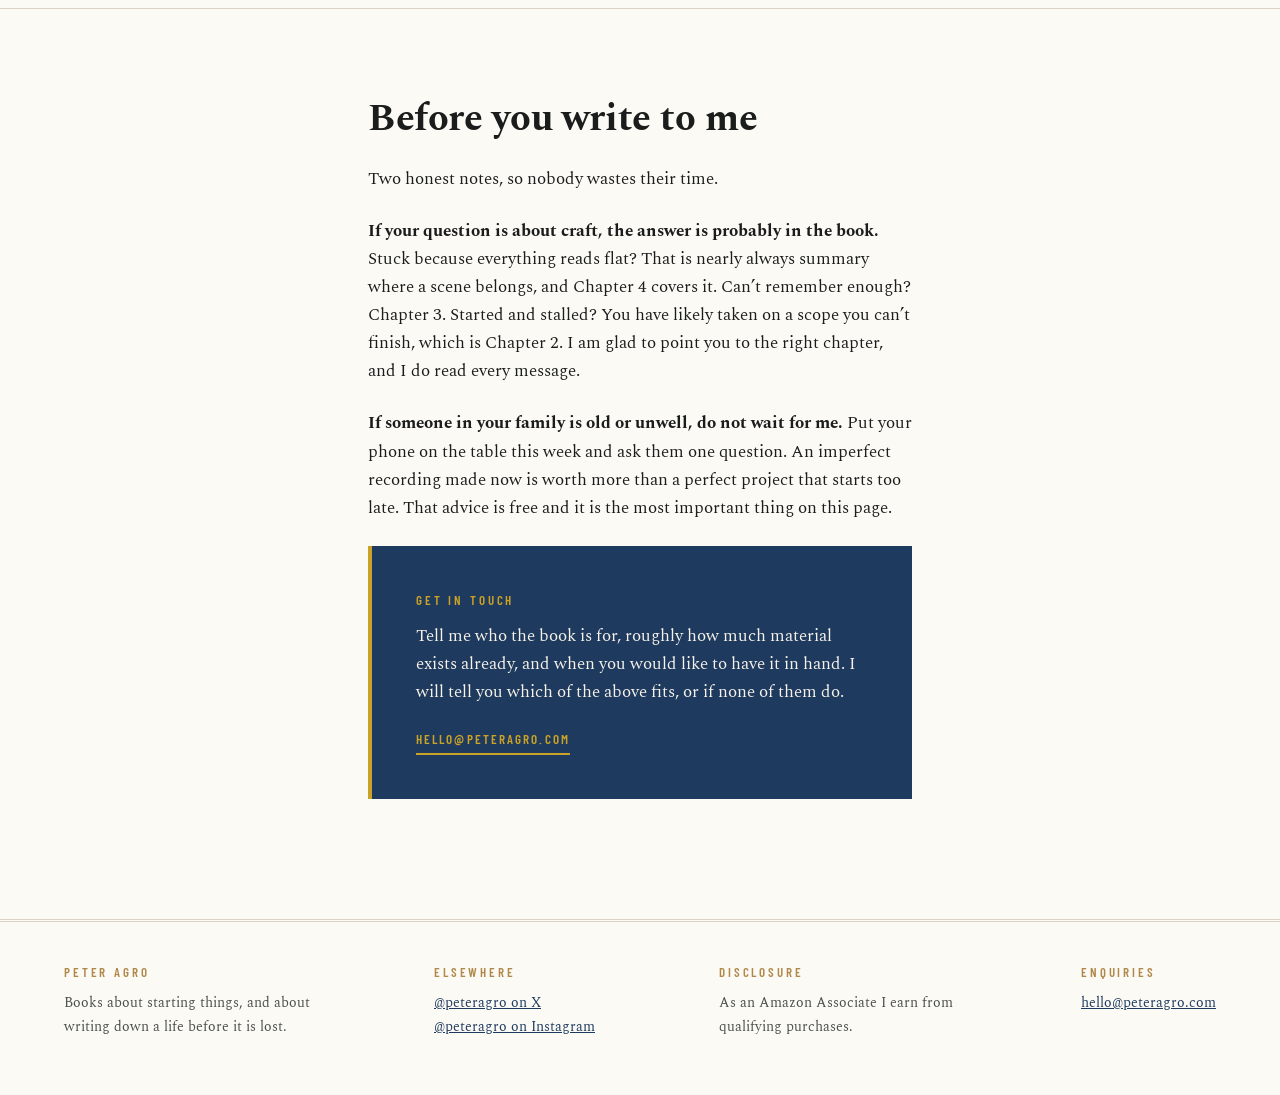
==== commit 9a42b279: "Add files via upload" ====
--- a/services.html
+++ b/services.html
@@ -4,7 +4,7 @@
 <meta charset="utf-8">
 <meta name="viewport" content="width=device-width, initial-scale=1">
 <title>Working Together — Peter Agro</title>
-<meta name="description" content="Help writing your life story or memoir: guided sessions, recorded interviews, a finished story collection, or a full manuscript. Rates published.">
+<meta name="description" content="Help writing your life story or memoir: guided sessions, recorded interviews, or a finished book &mdash; from interviews I run or from recordings and pages you already have. Rates published.">
 <link rel="preconnect" href="https://fonts.googleapis.com">
 <link rel="preconnect" href="https://fonts.gstatic.com" crossorigin>
 <link href="https://fonts.googleapis.com/css2?family=Barlow+Condensed:wght@500;600&family=Spectral:ital,wght@0,400;0,600;0,700;1,400&display=swap" rel="stylesheet">
@@ -39,39 +39,48 @@
       <div class="section-head narrow">
         <h2>What I do</h2>
         <p>I interview people about their lives, turn recordings into finished writing that still sounds like them, and get the result printed and into the hands of the family. Most of the work is the interviewing. The writing is the easier half.</p>
+        <p style="margin-top:1rem;">If you already have the material &mdash; hours of audio, a folder of transcripts, a drawer of pages someone wrote years ago &mdash; I will shape that into the same finished book. Start with an assessment below.</p>
       </div>
 
       <div class="rates">
         <div class="rate">
           <div>
             <p class="rate-name">Guided sessions</p>
-            <p class="rate-desc">You do the writing; I keep you moving. Four hour-long sessions, prompts chosen for your material, and honest feedback on what you produce between them. Best if you like writing and want structure and a deadline.</p>
-          </div>
-          <p class="rate-price">$600&ndash;900<small>Four sessions</small></p>
+            <p class="rate-desc">You do the writing; I keep you moving. Hour-long sessions, prompts chosen for your material, and honest feedback on what you produce between them. Four is the minimum; most people take four to six. Best if you like writing and want structure and a deadline.</p>
+          </div>
+          <p class="rate-price">$150<small>a session &middot; four minimum</small></p>
         </div>
 
         <div class="rate">
           <div>
             <p class="rate-name">Recorded interviews</p>
-            <p class="rate-desc">I interview you &mdash; or a parent or grandparent &mdash; across six to eight recorded sessions, then deliver clean, organized transcripts along with the original audio. You own everything and can write from it yourself, or stop there. The audio alone is often what a family treasures most.</p>
-          </div>
-          <p class="rate-price">$1,800&ndash;2,800<small>Six to eight sessions</small></p>
+            <p class="rate-desc">I interview you &mdash; or a parent or grandparent &mdash; then deliver clean, organized transcripts along with the original audio. Six sessions is the minimum; eight to ten if a life has more in it. You can write from the transcripts yourself, or stop there. The audio alone is often what a family treasures most.</p>
+          </div>
+          <p class="rate-price">$300<small>a session &middot; six minimum</small></p>
+        </div>
+
+        <div class="rate">
+          <div>
+            <p class="rate-name">An assessment of what you already have</p>
+            <p class="rate-desc">Send me up to ten hours of audio or forty thousand words. I read all of it and write back: what is there, what is missing, which of the two books below it wants to be, and a firm price to finish it. If you go ahead, the fee comes off the project.</p>
+          </div>
+          <p class="rate-price">$400<small>credited to the project</small></p>
         </div>
 
         <div class="rate">
           <div>
             <p class="rate-name">A story collection</p>
-            <p class="rate-desc">The interviews above, shaped into ten to twelve finished pieces in your own voice, then designed as a real book: typeset interior, cover, and print-ready files you can take to any printer. This is what most families actually want.</p>
-          </div>
-          <p class="rate-price">$4,500&ndash;7,500<small>Finished book</small></p>
+            <p class="rate-desc">Ten to twelve finished pieces in your own voice, designed as a real book: typeset interior, cover, and print-ready files you can take to any printer. Whether I gather the material in interviews or you bring what you already have, the price is the same &mdash; raw tape takes as long to shape as a conversation I ran myself. This is what most families actually want.</p>
+          </div>
+          <p class="rate-price">$4,500&ndash;7,500<small>10&ndash;12 pieces &middot; 100&ndash;160 pages</small></p>
         </div>
 
         <div class="rate">
           <div>
             <p class="rate-name">A full memoir</p>
-            <p class="rate-desc">A complete manuscript. Fifteen to twenty-five hours of interviews, research where a story needs it, a structure that carries a reader from beginning to end, and full production. Four to eight months, depending on scope.</p>
-          </div>
-          <p class="rate-price">$9,000&ndash;15,000<small>Complete manuscript</small></p>
+            <p class="rate-desc">A complete manuscript. Fifteen to twenty-five hours of interviews &mdash; or the equivalent in material you already have &mdash; research where a story needs it, a structure that carries a reader from beginning to end, and full production. Four to eight months, depending on scope. The same price either way.</p>
+          </div>
+          <p class="rate-price">$9,000&ndash;15,000<small>50,000&ndash;70,000 words &middot; 220&ndash;300 pages</small></p>
         </div>
 
         <div class="rate">
@@ -85,6 +94,64 @@
 
       <div class="narrow" style="margin-top:2.5rem;">
         <p style="color:var(--ink-soft);">Every project is a flat fee agreed before we start, paid in four parts: on signing, at transcripts, at first draft, and on delivery. The scope &mdash; interview hours, revision rounds, length &mdash; is written down at the beginning so neither of us is guessing.</p>
+      </div>
+    </div>
+  </section>
+
+  <section class="section">
+    <div class="wrap">
+      <div class="section-head narrow">
+        <h2>What you get at the end</h2>
+        <p>The same for a story collection and for a full memoir. It is all yours &mdash; I keep no rights to any of it.</p>
+      </div>
+
+      <div class="narrow">
+        <div class="callout">
+          <p><strong>The manuscript</strong>, as an editable file, so you can change a word in ten years without asking anyone.</p>
+          <p><strong>A print-ready interior</strong>, typeset at the page count above.</p>
+          <p><strong>A cover</strong>, designed and print-ready, front and back with the spine sized to your page count.</p>
+          <p><strong>Every recording and transcript</strong>, in the original files. On a memoir that is often twenty hours of someone&rsquo;s voice, and families tell me it outlasts the book.</p>
+          <p><strong>Two rounds of revisions</strong>, explained below.</p>
+        </div>
+      </div>
+    </div>
+  </section>
+
+  <section class="section">
+    <div class="wrap">
+      <div class="section-head narrow">
+        <h2>Revisions, and changes later on</h2>
+        <p>A revision is an edit pass, not a rewrite. Corrections of fact, cuts, reordering, a lighter or heavier tone, line edits, and anything you remembered after reading the draft. New interviews or a chapter that needs fresh reporting is new work, and I will tell you that before I start it rather than after.</p>
+      </div>
+
+      <div class="rates">
+        <div class="rate">
+          <div>
+            <p class="rate-name">Two rounds, within ninety days of the first draft</p>
+            <p class="rate-desc">Send your notes in one batch per round rather than a few at a time &mdash; it is the difference between a four-month project and a nine-month one. If several people are reading, one of you collects the notes and sends them to me. I would rather you argue with your brother than have me guess which of you is right.</p>
+          </div>
+          <p class="rate-price">Included</p>
+        </div>
+
+        <div class="rate">
+          <div>
+            <p class="rate-name">Corrections after ninety days</p>
+            <p class="rate-desc">A wrong date, a misspelled name, a paragraph that reads badly &mdash; up to ten changes, with the print files rebuilt and handed back. If the fix moves the page count, the spine width changes and the cover is rebuilt too; that is included here.</p>
+          </div>
+          <p class="rate-price">$250</p>
+        </div>
+
+        <div class="rate">
+          <div>
+            <p class="rate-name">New writing after ninety days</p>
+            <p class="rate-desc">A new chapter, a section rewritten, more material added. Quoted before any work starts. A year out this is usually a small project of its own rather than a revision, and I will say so.</p>
+          </div>
+          <p class="rate-price">$150<small>an hour</small></p>
+        </div>
+      </div>
+
+      <div class="narrow" style="margin-top:2rem;">
+        <p style="color:var(--ink-soft);">The ninety days exist for an honest reason and not a billing one: after that the project has gone cold in my head, and the typeset files have to be rebuilt from scratch rather than nudged.</p>
       </div>
     </div>
   </section>
--- a/style.css
+++ b/style.css
@@ -139,6 +139,9 @@
   font-family: var(--label); font-size: .72rem; font-weight: 600;
   letter-spacing: .06em; color: var(--gold);
 }
+.spine--gold { background: var(--navy-deep); }
+.spine--gold::before, .spine--gold::after { background: var(--gold); opacity: 1; }
+.spine--gold .spine-vol { color: var(--gold); }
 .spine--sage { background: var(--sage); }
 .spine--sage::before, .spine--sage::after { background: var(--gold-soft); }
 .spine--sage .spine-vol { color: var(--gold-soft); }
@@ -149,6 +152,8 @@
 
 /* ---------- sections ---------- */
 .section { padding: clamp(3rem, 7vw, 5.5rem) 0; border-top: 1px solid var(--rule); }
+.section--companion { background: linear-gradient(180deg, rgba(31,58,95,.04), rgba(31,58,95,0)); }
+.section--companion .eyebrow { color: var(--gold-soft); }
 .section-head { margin-bottom: 2.5rem; }
 .section-head p { max-width: 52ch; color: var(--ink-soft); margin-bottom: 0; }
 
